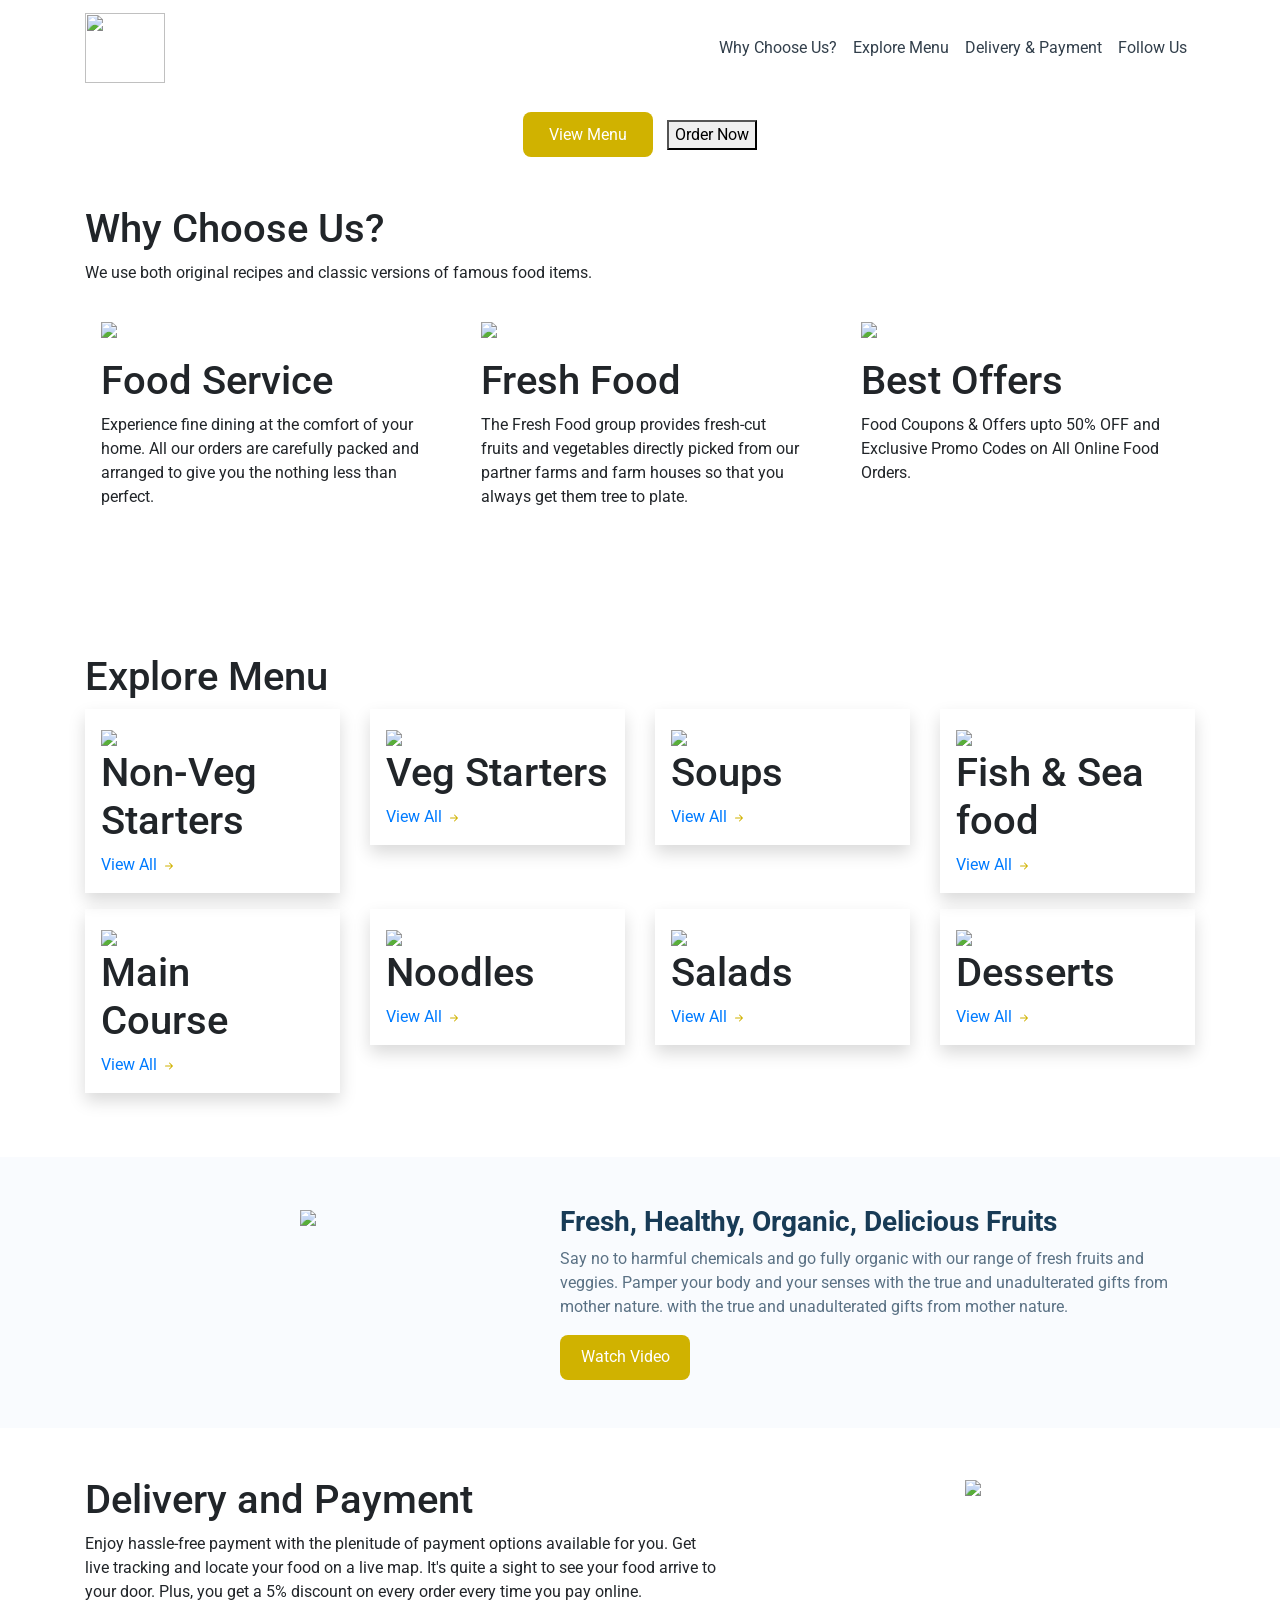
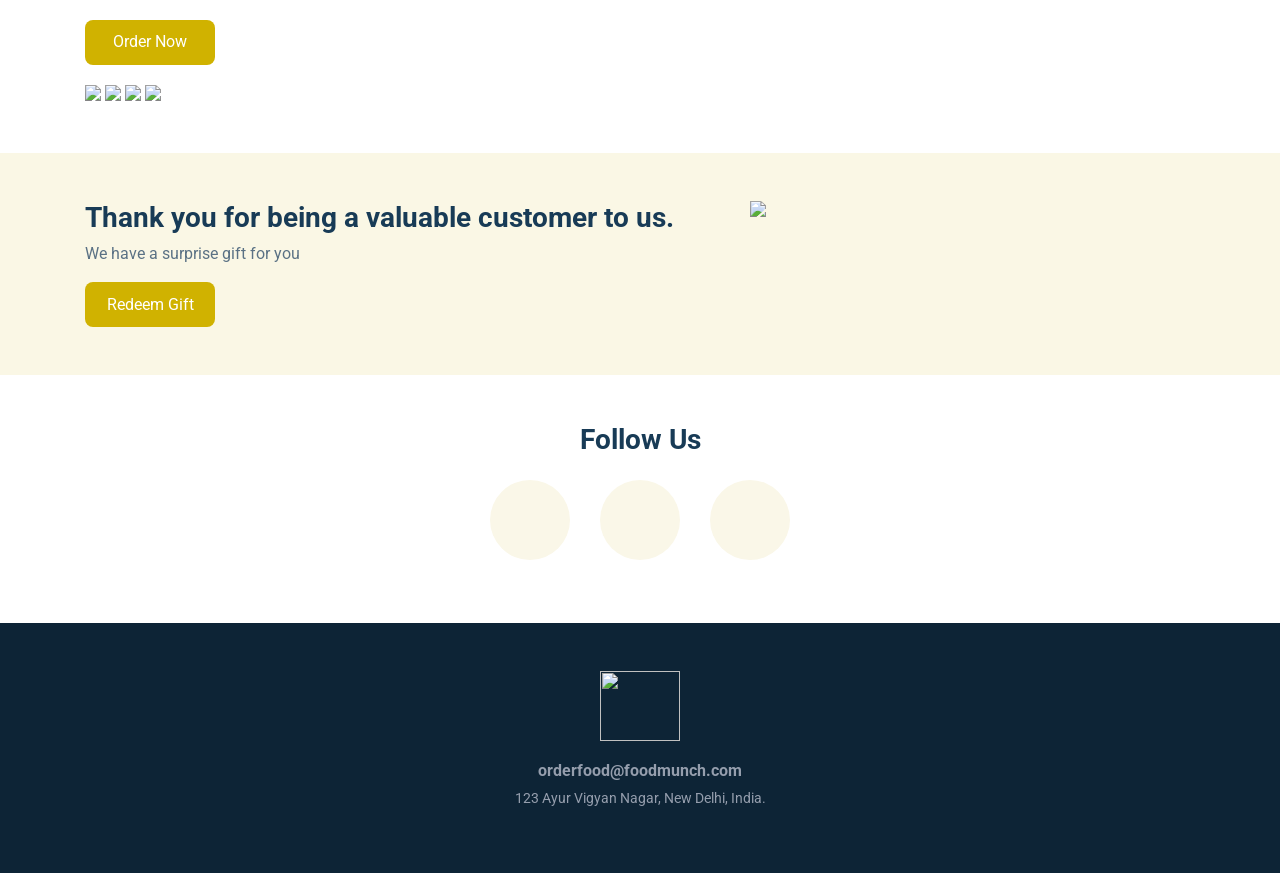
==== index.html @ fcaa3728 "Initial project upload" ====
<!DOCTYPE html>
<html>
  <head>
    <link rel="stylesheet" href="https://stackpath.bootstrapcdn.com/bootstrap/4.5.2/css/bootstrap.min.css" integrity="sha384-JcKb8q3iqJ61gNV9KGb8thSsNjpSL0n8PARn9HuZOnIxN0hoP+VmmDGMN5t9UJ0Z" crossorigin="anonymous"/>
    <script src="https://code.jquery.com/jquery-3.5.1.slim.min.js" integrity="sha384-DfXdz2htPH0lsSSs5nCTpuj/zy4C+OGpamoFVy38MVBnE+IbbVYUew+OrCXaRkfj" crossorigin="anonymous"></script>
    <script src="https://cdn.jsdelivr.net/npm/popper.js@1.16.1/dist/umd/popper.min.js" integrity="sha384-9/reFTGAW83EW2RDu2S0VKaIzap3H66lZH81PoYlFhbGU+6BZp6G7niu735Sk7lN" crossorigin="anonymous"></script>
    <script src="https://stackpath.bootstrapcdn.com/bootstrap/4.5.2/js/bootstrap.min.js" integrity="sha384-B4gt1jrGC7Jh4AgTPSdUtOBvfO8shuf57BaghqFfPlYxofvL8/KUEfYiJOMMV+rV" crossorigin="anonymous"></script>
    <script src="https://kit.fontawesome.com/ac42c3b1f7.js" crossorigin="anonymous"></script>
    <link rel="stylesheet"href="Website CSS Files\Navbar Section.css"/>
    <link rel="stylesheet"href="Website CSS Files\Banner Section.css">
    <link rel="stylesheet"href="Website CSS Files\Why Choose Us Section.css"/>
    <link rel="stylesheet"href="Website CSS Files\Explore Menu Section.css"/>
    <link rel="stylesheet"href="Website CSS Files\Healthy And Food Section.css"/>
    <link rel="stylesheet"href="Website CSS Files\Delivery And Payment Section.css"/>
    <link rel="stylesheet"href="Website CSS Files\Thanking Customers Section.css"/>
    <link rel="stylesheet"href="Website CSS Files\Follow Us And Footer Section.css"/>
  </head>
  <body>
    <nav class="navbar navbar-expand-lg navbar-light bg-white fixed-top">
      <div class="container">
        <a class="navbar-brand" href="#">
          <img
            src="https://d2clawv67efefq.cloudfront.net/ccbp-responsive-website/food-munch-img.png"
            class="food-munch-logo"
          />
        </a>
        <button class="navbar-toggler" type="button" data-toggle="collapse" data-target="#navbarNavAltMarkup" aria-controls="navbarNavAltMarkup" aria-expanded="false" aria-label="Toggle navigation">
          <span class="navbar-toggler-icon"></span>
        </button>
        <div class="collapse navbar-collapse" id="navbarNavAltMarkup">
          <div class="navbar-nav ml-auto">
            <a class="nav-link active" id="navItem1" href="#wcuSection">
              Why Choose Us?
              <span class="sr-only">(current)</span>
            </a>
            <a class="nav-link" href="#exploreMenuSection" id="navItem2">Explore Menu</a>
            <a class="nav-link" href="#deliveryPaymentSection" id="navItem3">Delivery & Payment</a>
            <a class="nav-link" href="#followUsSection" id="navItem4">Follow Us</a>
          </div>
        </div>
      </div>
    </nav>
    <div class="banner-section-bg-container d-flex justify-content-center flex-column">
      <div class="text-center">
        <h1 class="banner-heading mb-3">Get Delicious Food Anytime</h1>
        <p class="banner-caption mb-4">Eat Smart & Healthy</p>
        <button class="custom-button"onclick="window.location.href='http://127.0.0.1:5500/View%20Menu.html'">View Menu</button>
        <button class="custom-outline-button" onclick="window.location.href='http://127.0.0.1:5500/Orders.html'">Order Now</button>
      </div>
    </div>
    <div class="wcu-section pt-5 pb-5" id="wcuSection">
      <div class="container">
        <div class="row">
          <div class="col-12">
            <h1 class="wcu-section-heading">Why Choose Us?</h1>
            <p class="wcu-section-description">
              We use both original recipes and classic versions of famous food
              items.
            </p>
          </div>
          <div class="col-12 col-md-4">
            <div class="wcu-card p-3 mb-3">
              <img
                src="https://d2clawv67efefq.cloudfront.net/ccbp-responsive-website/food-serve.png"
                class="wcu-card-image"
              />
              <h1 class="wcu-card-title mt-3">Food Service</h1>
              <p class="wcu-card-description">
                Experience fine dining at the comfort of your home. All our
                orders are carefully packed and arranged to give you the nothing
                less than perfect.
              </p>
            </div>
          </div>
          <div class="col-12 col-md-4">
            <div class="wcu-card p-3 mb-3">
              <img
                src="https://d2clawv67efefq.cloudfront.net/ccbp-responsive-website/fruits-img.png"
                class="wcu-card-image"
              />
              <h1 class="wcu-card-title mt-3">Fresh Food</h1>
              <p class="wcu-card-description">
                The Fresh Food group provides fresh-cut fruits and vegetables
                directly picked from our partner farms and farm houses so that
                you always get them tree to plate.
              </p>
            </div>
          </div>
          <div class="col-12 col-md-4">
            <div class="wcu-card p-3 mb-3">
              <img
                src="https://d2clawv67efefq.cloudfront.net/ccbp-responsive-website/offers-img.png"
                class="wcu-card-image"
              />
              <h1 class="wcu-card-title mt-3">Best Offers</h1>
              <p class="wcu-card-description">
                Food Coupons & Offers upto
                <span class="offers">50% OFF</span>
                and Exclusive Promo Codes on All Online Food Orders.
              </p>
            </div>
          </div>
        </div>
      </div>
    </div>
    <div class="explore-menu-section pt-5 pb-5" id="exploreMenuSection">
      <div class="container">
        <div class="row">
          <div class="col-12">
            <h1 class="menu-section-heading">Explore Menu</h1>
          </div>
          <div class="col-12 col-md-6 col-lg-3">
            <div class="shadow menu-item-card p-3 mb-3">
              <img
                src="https://d2clawv67efefq.cloudfront.net/ccbp-responsive-website/em-ginger-fried-img.png"
                class="menu-item-image w-100"
              />
              <h1 class="menu-card-title">Non-Veg Starters</h1>
              <a href="" class="menu-item-link">
                View All
                <svg width="16px" height="16px" viewBox="0 0 16 16" class="bi bi-arrow-right-short" fill="#d0b200" xmlns="http://www.w3.org/2000/svg">
                  <path
                    fill-rule="evenodd"
                    d="M4 8a.5.5 0 0 1 .5-.5h5.793L8.146 5.354a.5.5 0 1 1 .708-.708l3 3a.5.5 0 0 1 0 .708l-3 3a.5.5 0 0 1-.708-.708L10.293 8.5H4.5A.5.5 0 0 1 4 8z"
                  />
                </svg>
              </a>
            </div>
          </div>
          <div class="col-12 col-md-6 col-lg-3">
            <div class="shadow menu-item-card p-3 mb-3">
              <img
                src="https://d2clawv67efefq.cloudfront.net/ccbp-responsive-website/em-veg-starters-img.png"
                class="menu-item-image w-100"
              />
              <h1 class="menu-card-title">Veg Starters</h1>
              <a href="" class="menu-item-link">
                View All
                <svg width="16px" height="16px" viewBox="0 0 16 16" class="bi bi-arrow-right" fill="#d0b200" xmlns="http://www.w3.org/2000/svg">
                  <path
                    fill-rule="evenodd"
                    d="M4 8a.5.5 0 0 1 .5-.5h5.793L8.146 5.354a.5.5 0 1 1 .708-.708l3 3a.5.5 0 0 1 0 .708l-3 3a.5.5 0 0 1-.708-.708L10.293 8.5H4.5A.5.5 0 0 1 4 8z"
                  />
                </svg>
              </a>
            </div>
          </div>
          <div class="col-12 col-md-6 col-lg-3">
            <div class="menu-item-card shadow p-3 mb-3">
              <img
                src="https://d2clawv67efefq.cloudfront.net/ccbp-responsive-website/em-soup-img.png"
                class="menu-item-image w-100"
              />
              <h1 class="menu-card-title">Soups</h1>
              <a href="" class="menu-item-link">
                View All
                <svg width="16px" height="16px" viewBox="0 0 16 16" class="bi bi-arrow-right" fill="#d0b200" xmlns="http://www.w3.org/2000/svg">
                  <path
                    fill-rule="evenodd"
                    d="M4 8a.5.5 0 0 1 .5-.5h5.793L8.146 5.354a.5.5 0 1 1 .708-.708l3 3a.5.5 0 0 1 0 .708l-3 3a.5.5 0 0 1-.708-.708L10.293 8.5H4.5A.5.5 0 0 1 4 8z"
                  />
                </svg>
              </a>
            </div>
          </div>
          <div class="col-12 col-md-6 col-lg-3">
            <div class="menu-item-card shadow p-3 mb-3">
              <img
                src="https://d2clawv67efefq.cloudfront.net/ccbp-responsive-website/em-grilled-seafood-img.png"
                class="menu-item-image w-100"
              />
              <h1 class="menu-card-title">Fish & Sea food</h1>
              <a href="" class="menu-item-link">
                View All
                <svg width="16px" height="16px" viewBox="0 0 16 16" class="bi bi-arrow-right" fill="#d0b200" xmlns="http://www.w3.org/2000/svg">
                  <path
                    fill-rule="evenodd"
                    d="M4 8a.5.5 0 0 1 .5-.5h5.793L8.146 5.354a.5.5 0 1 1 .708-.708l3 3a.5.5 0 0 1 0 .708l-3 3a.5.5 0 0 1-.708-.708L10.293 8.5H4.5A.5.5 0 0 1 4 8z"
                  />
                </svg>
              </a>
            </div>
          </div>
          <div class="col-12 col-md-6 col-lg-3">
            <div class="menu-item-card shadow p-3 mb-3">
              <img
                src="https://d2clawv67efefq.cloudfront.net/ccbp-responsive-website/em-hyderabadi-biryani-img.png"
                class="menu-item-image w-100"
              />
              <h1 class="menu-card-title">Main Course</h1>
              <a href="" class="menu-item-link">
                View All
                <svg width="16px" height="16px" viewBox="0 0 16 16" class="bi bi-arrow-right" fill="#d0b200" xmlns="http://www.w3.org/2000/svg">
                  <path
                    fill-rule="evenodd"
                    d="M4 8a.5.5 0 0 1 .5-.5h5.793L8.146 5.354a.5.5 0 1 1 .708-.708l3 3a.5.5 0 0 1 0 .708l-3 3a.5.5 0 0 1-.708-.708L10.293 8.5H4.5A.5.5 0 0 1 4 8z"
                  />
                </svg>
              </a>
            </div>
          </div>
          <div class="col-12 col-md-6 col-lg-3">
            <div class="menu-item-card shadow p-3 mb-3">
              <img
                src="https://d2clawv67efefq.cloudfront.net/ccbp-responsive-website/em-mushroom-noodles-img.png"
                class="menu-item-image w-100"
              />
              <h1 class="menu-card-title">Noodles</h1>
              <a href="" class="menu-item-link">
                View All
                <svg width="16px" height="16px" viewBox="0 0 16 16" class="bi bi-arrow-right" fill="#d0b200" xmlns="http://www.w3.org/2000/svg">
                  <path
                    fill-rule="evenodd"
                    d="M4 8a.5.5 0 0 1 .5-.5h5.793L8.146 5.354a.5.5 0 1 1 .708-.708l3 3a.5.5 0 0 1 0 .708l-3 3a.5.5 0 0 1-.708-.708L10.293 8.5H4.5A.5.5 0 0 1 4 8z"
                  />
                </svg>
              </a>
            </div>
          </div>
          <div class="col-12 col-md-6 col-lg-3">
            <div class="menu-item-card shadow p-3 mb-3">
              <img
                src="https://d2clawv67efefq.cloudfront.net/ccbp-responsive-website/em-gluten-img.png"
                class="menu-item-image w-100"
              />
              <h1 class="menu-card-title">Salads</h1>
              <a href="" class="menu-item-link">
                View All
                <svg width="16px" height="16px" viewBox="0 0 16 16" class="bi bi-arrow-right" fill="#d0b200" xmlns="http://www.w3.org/2000/svg">
                  <path
                    fill-rule="evenodd"
                    d="M4 8a.5.5 0 0 1 .5-.5h5.793L8.146 5.354a.5.5 0 1 1 .708-.708l3 3a.5.5 0 0 1 0 .708l-3 3a.5.5 0 0 1-.708-.708L10.293 8.5H4.5A.5.5 0 0 1 4 8z"
                  />
                </svg>
              </a>
            </div>
          </div>
          <div class="col-12 col-md-6 col-lg-3">
            <div class="menu-item-card shadow p-3 mb-3">
              <img
                src="https://d2clawv67efefq.cloudfront.net/ccbp-responsive-website/em-coffee-bourbon-img.png"
                class="menu-item-image w-100"
              />
              <h1 class="menu-card-title">Desserts</h1>
              <a href="" class="menu-item-link">
                View All
                <svg width="16px" height="16px" viewBox="0 0 16 16" class="bi bi-arrow-right" fill="#d0b200" xmlns="http://www.w3.org/2000/svg">
                  <path
                    fill-rule="evenodd"
                    d="M4 8a.5.5 0 0 1 .5-.5h5.793L8.146 5.354a.5.5 0 1 1 .708-.708l3 3a.5.5 0 0 1 0 .708l-3 3a.5.5 0 0 1-.708-.708L10.293 8.5H4.5A.5.5 0 0 1 4 8z"
                  />
                </svg>
              </a>
            </div>
          </div>
        </div>
      </div>
    </div>
    <div class="healthy-food-section pt-5 pb-5">
      <div class="container">
        <div class="row">
          <div class="col-12 col-md-5">
            <div class="text-center">
              <img
                src="https://d2clawv67efefq.cloudfront.net/ccbp-responsive-website/healthy-food-plate-img.png"
                class="healthy-food-section-img"
              />
            </div>
          </div>
          <div class="col-12 col-md-7">
            <h1 class="healthy-food-section-heading">
              Fresh, Healthy, Organic, Delicious Fruits
            </h1>
            <p class="healthy-food-section-description">
              Say no to harmful chemicals and go fully organic with our range of
              fresh fruits and veggies. Pamper your body and your senses with
              the true and unadulterated gifts from mother nature. with the true
              and unadulterated gifts from mother nature.
            </p>
            <button class="custom-button" onclick="window.location.href='http://127.0.0.1:5500/Watch%20Vedio.html'">Watch Video</button>
          </div>
        </div>
      </div>
    </div>
    <div class="delivery-and-payment-section pt-5 pb-5" id="deliveryPaymentSection">
      <div class="container">
        <div class="row">
          <div class="col-12 col-md-5 order-1 order-md-2">
            <div class="text-center">
              <img
                src="https://d2clawv67efefq.cloudfront.net/ccbp-responsive-website/delivery-payment-section-img.png"
                class="delivery-and-payment-section-img"
              />
            </div>
          </div>
          <div class="col-12 col-md-7 order-2 order-md-1">
            <h1 class="delivery-and-payment-section-heading">
              Delivery and Payment
            </h1>
            <p class="delivery-and-payment-section-description">
              Enjoy hassle-free payment with the plenitude of payment options
              available for you. Get live tracking and locate your food on a
              live map. It's quite a sight to see your food arrive to your door.
              Plus, you get a 5% discount on every order every time you pay
              online.
            </p>
            <button class="custom-button" onclick="window.location.href='http://127.0.0.1:5500/Payment.html'">Order Now</button>
            <div class="mt-3">
              <img
                src="https://d2clawv67efefq.cloudfront.net/ccbp-responsive-website/visa-card-img.png"
                class="payment-card-img"
              />
              <img
                src="https://d2clawv67efefq.cloudfront.net/ccbp-responsive-website/master-card-img.png"
                class="payment-card-img"
              />
              <img
                src="https://d2clawv67efefq.cloudfront.net/ccbp-responsive-website/paypal-card-img.png"
                class="payment-card-img"
              />
              <img
                src="https://d2clawv67efefq.cloudfront.net/ccbp-responsive-website/american-express-img.png"
                class="payment-card-img"
              />
            </div>
          </div>
        </div>
      </div>
    </div>
    <div class="thanking-customers-section pt-5 pb-5">
      <div class="container">
        <div class="row">
          <div class="col-12 col-md-7 d-flex flex-column justify-content-center">
            <h1 class="thanking-customers-section-heading">
              Thank you for being a valuable customer to us.
            </h1>
            <p class="thanking-customers-section-description">
              We have a surprise gift for you
            </p>
            <div class="d-md-none">
              <img
                src="https://d2clawv67efefq.cloudfront.net/ccbp-responsive-website/thanking-customers-section-img.png"
                class="thanking-customers-section-img"
              />
            </div>
            <div>
              <button type="button" class="custom-button" data-toggle="modal" data-target="#exampleModal">
                Redeem Gift
              </button>
              <div class="modal fade" id="exampleModal" tabindex="-1" aria-labelledby="exampleModalLabel" aria-hidden="true">
                <div class="modal-dialog mt-5">
                  <div class="modal-content">
                    <div class="modal-header">
                      <h5 class="modal-title thanking-customers-section-modal-title" id="exampleModalLabel">
                        Gift Voucher
                      </h5>
                      <button type="button" class="close" data-dismiss="modal" aria-label="Close">
                        <span aria-hidden="true">&times;</span>
                      </button>
                    </div>
                    <div class="modal-body">
                      <img
                        src="https://d2clawv67efefq.cloudfront.net/ccbp-responsive-website/gift-voucher-img.png"
                        class="w-100"
                      />
                    </div>
                    <div class="modal-footer">
                      <button type="button" class="btn btn-secondary" data-dismiss="modal">
                        Close
                      </button>
                    </div>
                  </div>
                </div>
              </div>
            </div>
          </div>
          <div class="col-12 col-md-5 d-none d-md-block">
            <img
              src="https://d2clawv67efefq.cloudfront.net/ccbp-responsive-website/thanking-customers-section-img.png"
              class="thanking-customers-section-img"
            />
          </div>
        </div>
      </div>
    </div>
    <div class="follow-us-section pt-5 pb-5" id="followUsSection">
      <div class="container">
        <div class="row">
          <div class="col-12">
            <h1 class="follow-us-section-heading">Follow Us</h1>
          </div>
          <div class="col-12">
            <div class="d-flex flex-row justify-content-center">
              <div class="follow-us-icon-container">
                <i class="fab fa-twitter icon"></i>
              </div>
              <div class="follow-us-icon-container">
                <i class="fab fa-instagram icon"></i>
              </div>
              <div class="follow-us-icon-container">
                <i class="fab fa-facebook icon"></i>
              </div>
            </div>
          </div>
        </div>
      </div>
    </div>
    <div class="footer-section pt-5 pb-5">
      <div class="container">
        <div class="row">
          <div class="col-12 text-center">
            <img
              src="https://d2clawv67efefq.cloudfront.net/ccbp-responsive-website/food-munch-logo-light.png"
              class="food-munch-logo"
            />
            <h1 class="footer-section-mail-id">orderfood@foodmunch.com</h1>
            <p class="footer-section-address">
              123 Ayur Vigyan Nagar, New Delhi, India.
            </p>
          </div>
        </div>
      </div>
    </div>
  </body>
</html>
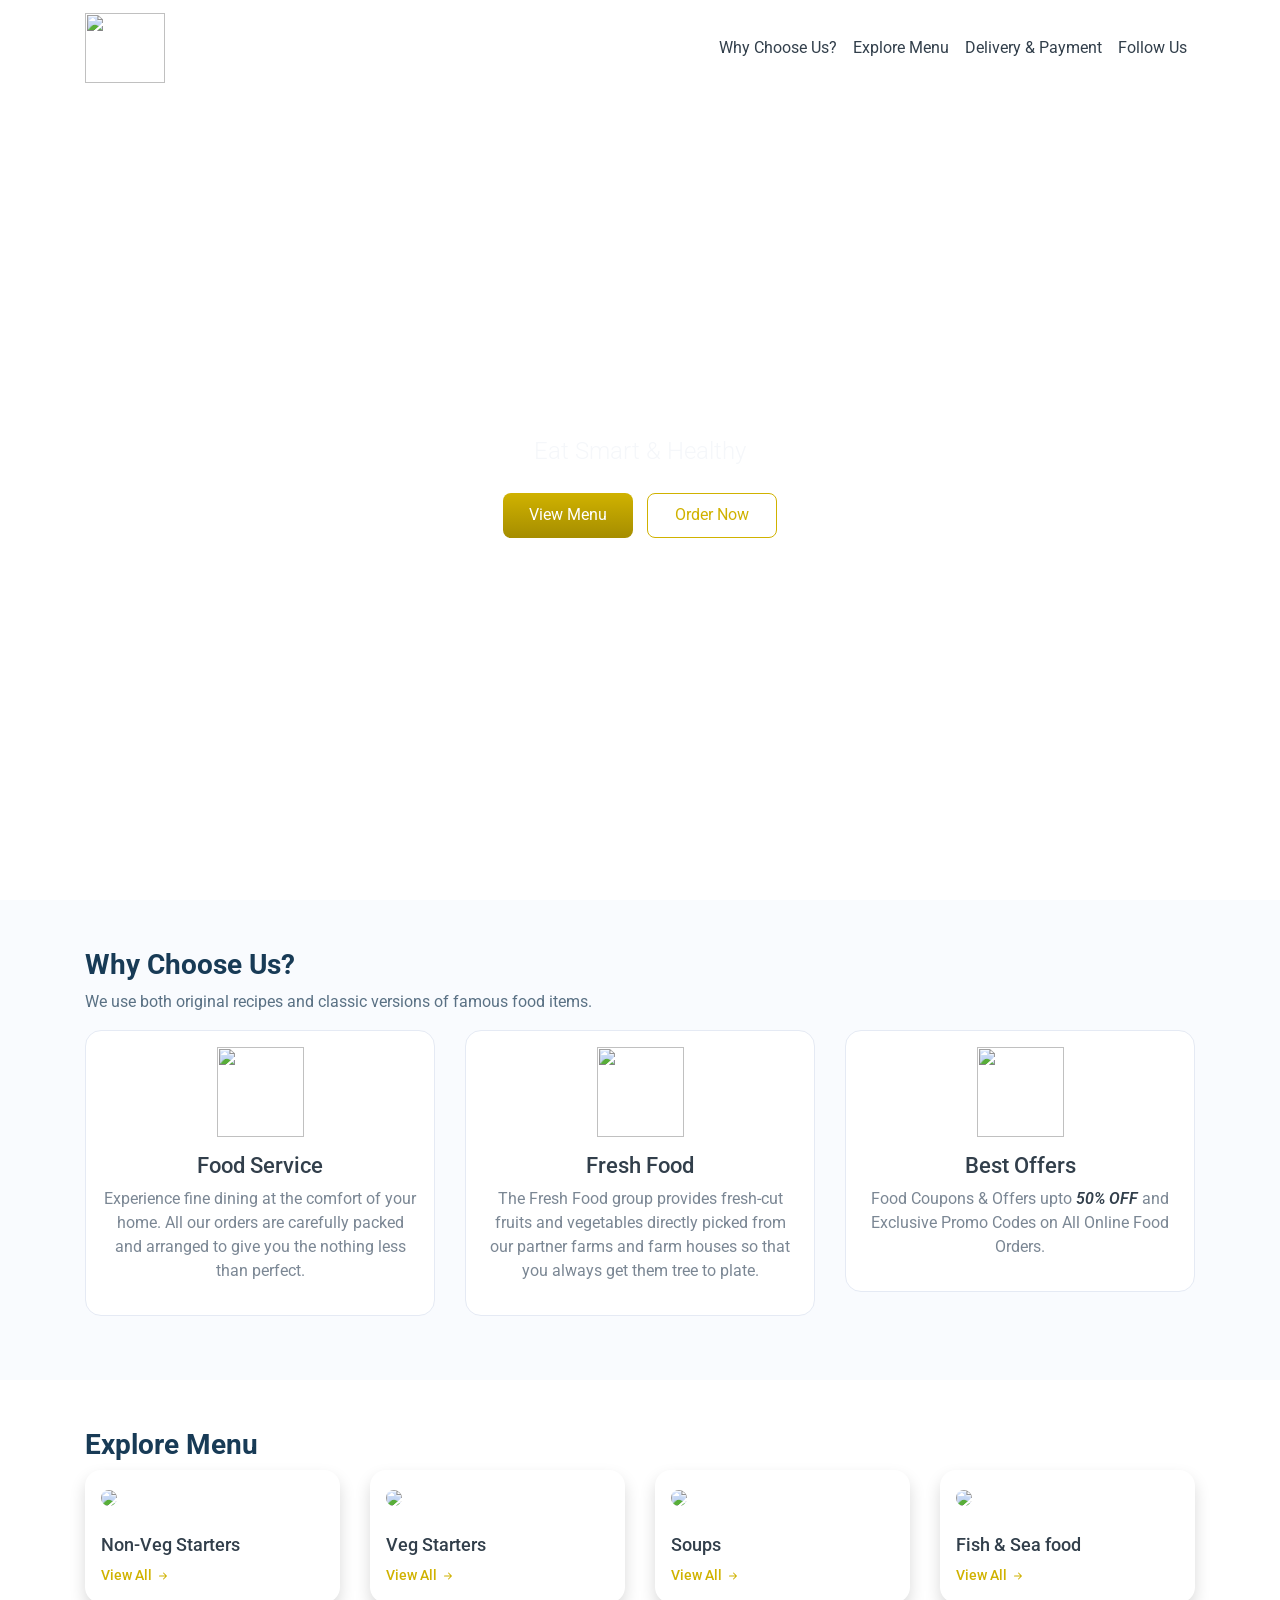
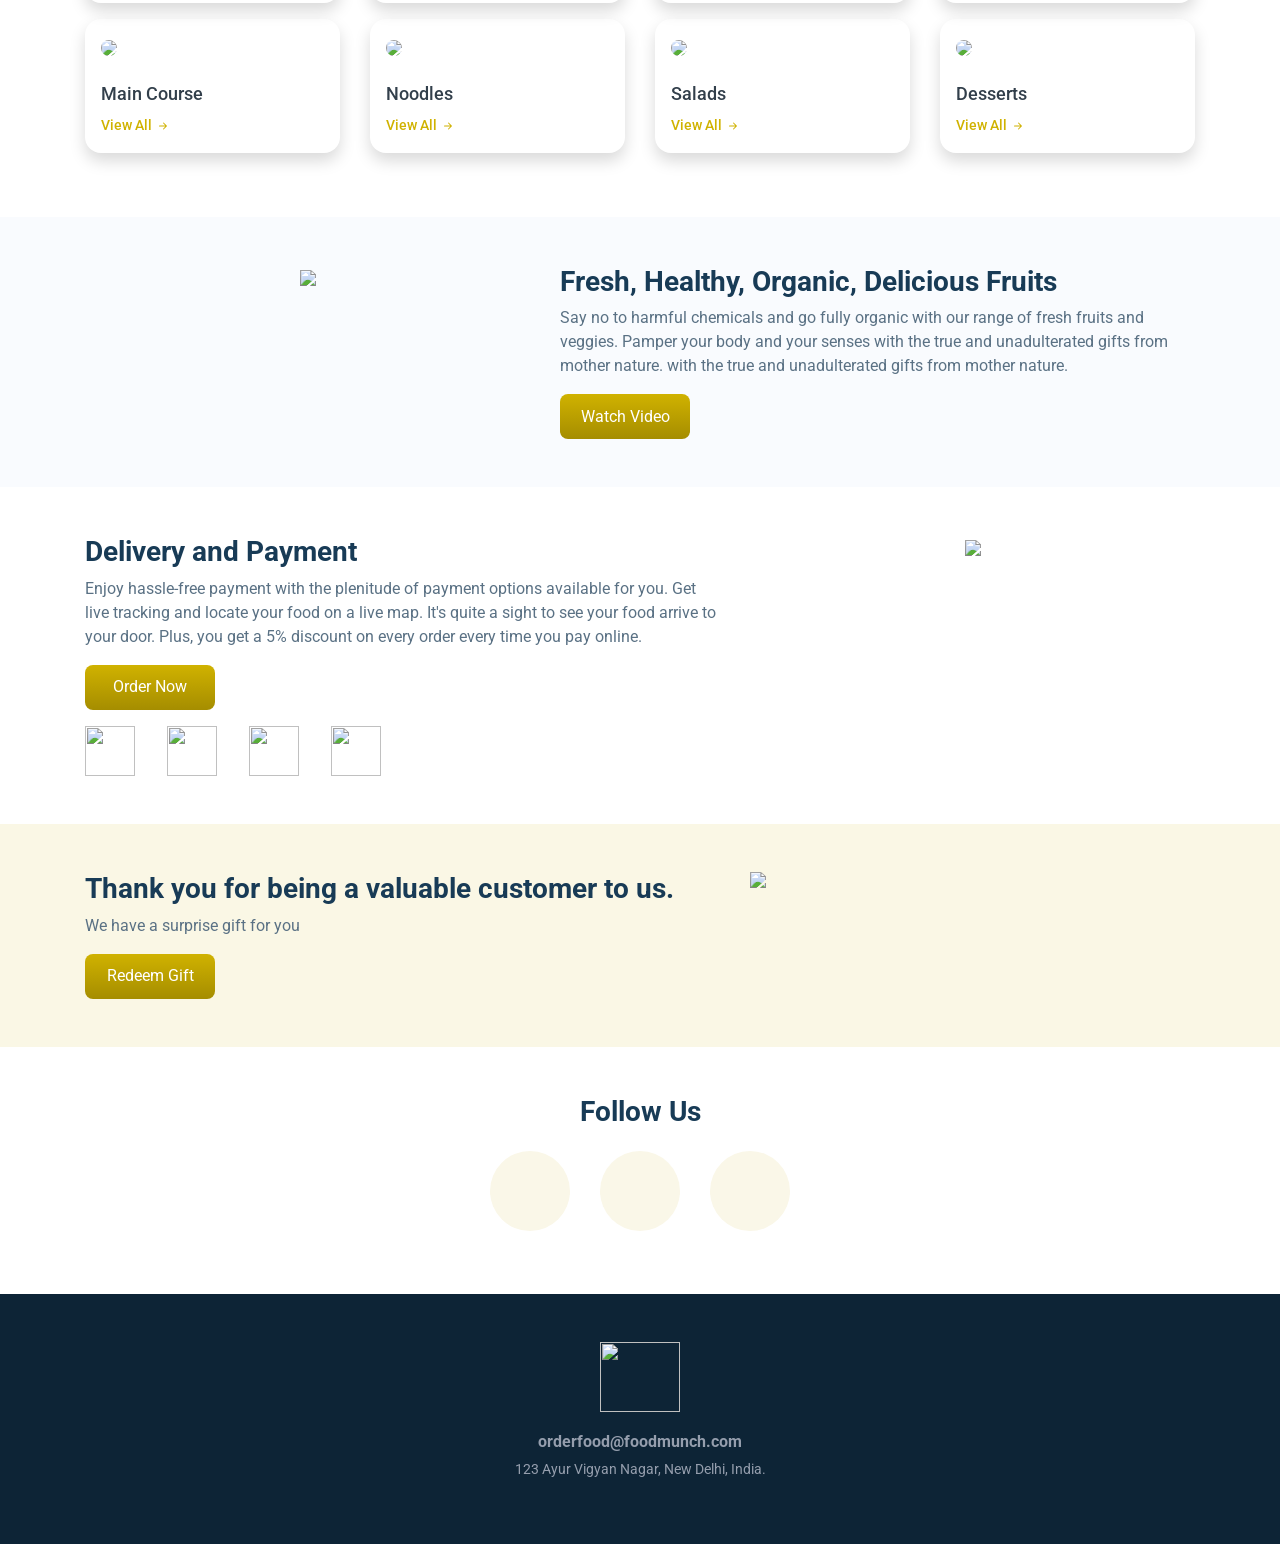
==== commit 2601c664: "Fix CSS file path case sensitivity for Vercel Linux compatibility - banner section now loads" ====
--- a/index.html
+++ b/index.html
@@ -6,14 +6,14 @@
     <script src="https://cdn.jsdelivr.net/npm/popper.js@1.16.1/dist/umd/popper.min.js" integrity="sha384-9/reFTGAW83EW2RDu2S0VKaIzap3H66lZH81PoYlFhbGU+6BZp6G7niu735Sk7lN" crossorigin="anonymous"></script>
     <script src="https://stackpath.bootstrapcdn.com/bootstrap/4.5.2/js/bootstrap.min.js" integrity="sha384-B4gt1jrGC7Jh4AgTPSdUtOBvfO8shuf57BaghqFfPlYxofvL8/KUEfYiJOMMV+rV" crossorigin="anonymous"></script>
     <script src="https://kit.fontawesome.com/ac42c3b1f7.js" crossorigin="anonymous"></script>
-    <link rel="stylesheet"href="Website CSS Files\Navbar Section.css"/>
-    <link rel="stylesheet"href="Website CSS Files\Banner Section.css">
-    <link rel="stylesheet"href="Website CSS Files\Why Choose Us Section.css"/>
-    <link rel="stylesheet"href="Website CSS Files\Explore Menu Section.css"/>
-    <link rel="stylesheet"href="Website CSS Files\Healthy And Food Section.css"/>
-    <link rel="stylesheet"href="Website CSS Files\Delivery And Payment Section.css"/>
-    <link rel="stylesheet"href="Website CSS Files\Thanking Customers Section.css"/>
-    <link rel="stylesheet"href="Website CSS Files\Follow Us And Footer Section.css"/>
+    <link rel="stylesheet"href="Website CSS Files/Navbar Section.css"/>
+    <link rel="stylesheet"href="Website CSS Files/Banner section.css">
+    <link rel="stylesheet"href="Website CSS Files/Why choose Us Section.css"/>
+    <link rel="stylesheet"href="Website CSS Files/Explore Menu section.css"/>
+    <link rel="stylesheet"href="Website CSS Files/Healthy And Food Section.css"/>
+    <link rel="stylesheet"href="Website CSS Files/Delivery And Payment section.css"/>
+    <link rel="stylesheet"href="Website CSS Files/Thanking Customers Section.css"/>
+    <link rel="stylesheet"href="Website CSS Files/Follow Us And Footer Section.css"/>
   </head>
   <body>
     <nav class="navbar navbar-expand-lg navbar-light bg-white fixed-top">
@@ -44,8 +44,8 @@
       <div class="text-center">
         <h1 class="banner-heading mb-3">Get Delicious Food Anytime</h1>
         <p class="banner-caption mb-4">Eat Smart & Healthy</p>
-        <button class="custom-button"onclick="window.location.href='http://127.0.0.1:5500/View%20Menu.html'">View Menu</button>
-        <button class="custom-outline-button" onclick="window.location.href='http://127.0.0.1:5500/Orders.html'">Order Now</button>
+        <button class="custom-button"onclick="window.location.href='View Menu.html'">View Menu</button>
+        <button class="custom-outline-button" onclick="window.location.href='Orders.html'">Order Now</button>
       </div>
     </div>
     <div class="wcu-section pt-5 pb-5" id="wcuSection">
@@ -277,7 +277,7 @@
               the true and unadulterated gifts from mother nature. with the true
               and unadulterated gifts from mother nature.
             </p>
-            <button class="custom-button" onclick="window.location.href='http://127.0.0.1:5500/Watch%20Vedio.html'">Watch Video</button>
+            <button class="custom-button" onclick="window.location.href='Watch Vedio.html'">Watch Video</button>
           </div>
         </div>
       </div>
@@ -304,7 +304,7 @@
               Plus, you get a 5% discount on every order every time you pay
               online.
             </p>
-            <button class="custom-button" onclick="window.location.href='http://127.0.0.1:5500/Payment.html'">Order Now</button>
+            <button class="custom-button" onclick="window.location.href='Payment.html'">Order Now</button>
             <div class="mt-3">
               <img
                 src="https://d2clawv67efefq.cloudfront.net/ccbp-responsive-website/visa-card-img.png"
--- a/Website CSS Files/Navbar Section.css
+++ b/Website CSS Files/Navbar Section.css
@@ -0,0 +1,22 @@
+@import url("https://fonts.googleapis.com/css2?family=Bree+Serif&family=Caveat:wght@400;700&family=Lobster&family=Monoton&family=Open+Sans:ital,wght@0,400;0,700;1,400;1,700&family=Playfair+Display+SC:ital,wght@0,400;0,700;1,700&family=Playfair+Display:ital,wght@0,400;0,700;1,700&family=Roboto:ital,wght@0,400;0,700;1,400;1,700&family=Source+Sans+Pro:ital,wght@0,400;0,700;1,700&family=Work+Sans:ital,wght@0,400;0,700;1,700&display=swap");
+
+.food-munch-logo {
+  width: 80px;
+  height: 70px;
+}
+#navItem1 {
+  color: #323f4b;
+  font-family: "Roboto";
+}
+#navItem2 {
+  color: #323f4b;
+  font-family: "Roboto";
+}
+#navItem3 {
+  color: #323f4b;
+  font-family: "Roboto";
+}
+#navItem4 {
+  color: #323f4b;
+  font-family: "Roboto";
+}
--- a/Website CSS Files/Banner section.css
+++ b/Website CSS Files/Banner section.css
@@ -0,0 +1,38 @@
+@import url("https://fonts.googleapis.com/css2?family=Bree+Serif&family=Caveat:wght@400;700&family=Lobster&family=Monoton&family=Open+Sans:ital,wght@0,400;0,700;1,400;1,700&family=Playfair+Display+SC:ital,wght@0,400;0,700;1,700&family=Playfair+Display:ital,wght@0,400;0,700;1,700&family=Roboto:ital,wght@0,400;0,700;1,400;1,700&family=Source+Sans+Pro:ital,wght@0,400;0,700;1,700&family=Work+Sans:ital,wght@0,400;0,700;1,700&display=swap");
+
+.banner-section-bg-container {
+  background-image: url("https://d2clawv67efefq.cloudfront.net/ccbp-responsive-website/foodmunch-banner-bg.png");
+  height: 100vh;
+  background-size: cover;
+}
+.banner-heading {
+  color: white;
+  font-family: "Roboto";
+  font-size: 45px;
+  font-weight: 300;
+}
+.banner-caption {
+  color: #f5f7fa;
+  font-family: "Roboto";
+  font-size: 24px;
+  font-weight: 300;
+}
+.custom-button {
+  color: white;
+  background-image: linear-gradient(#d0b200, #a58d00);
+  width: 130px;
+  height: 45px;
+  border-width: 0;
+  border-radius: 8px;
+  margin-right: 10px;
+}
+.custom-outline-button {
+  color: #d0b200;
+  background-color: transparent;
+  width: 130px;
+  height: 45px;
+  border-style: solid;
+  border-width: 1px;
+  border-color: #d0b200;
+  border-radius: 8px;
+}
--- a/Website CSS Files/Why choose Us Section.css
+++ b/Website CSS Files/Why choose Us Section.css
@@ -0,0 +1,44 @@
+@import url('https://fonts.googleapis.com/css2?family=Bree+Serif&family=Caveat:wght@400;700&family=Lobster&family=Monoton&family=Open+Sans:ital,wght@0,400;0,700;1,400;1,700&family=Playfair+Display+SC:ital,wght@0,400;0,700;1,700&family=Playfair+Display:ital,wght@0,400;0,700;1,700&family=Roboto:ital,wght@0,400;0,700;1,400;1,700&family=Source+Sans+Pro:ital,wght@0,400;0,700;1,700&family=Work+Sans:ital,wght@0,400;0,700;1,700&display=swap');
+
+.wcu-section {
+  background-color: #f9fbfe;
+}
+.wcu-section-heading {
+  color: #183b56;
+  font-family: "Roboto";
+  font-size: 28px;
+  font-weight: 700;
+}
+.wcu-section-description {
+  color: #5a7184;
+  font-family: "Roboto";
+  font-size: 16px;
+}
+.wcu-card {
+  text-align: center;
+  background-color: white;
+  border-style: solid;
+  border-width: 1px;
+  border-color: #e5eaf4;
+  border-radius: 16px;
+}
+.wcu-card-image {
+  width: 87px;
+  height: 90px;
+}
+.wcu-card-title {
+  color: #323f4b;
+  font-family: "Roboto";
+  font-size: 22px;
+  font-weight: 500;
+}
+.wcu-card-description {
+  color: #7b8794;
+  font-family: "Roboto";
+  font-size: 16px;
+}
+.offers {
+  color: #323f4b;
+  font-style: italic;
+  font-weight: 600;
+}
--- a/Website CSS Files/Explore Menu section.css
+++ b/Website CSS Files/Explore Menu section.css
@@ -0,0 +1,30 @@
+@import url('https://fonts.googleapis.com/css2?family=Bree+Serif&family=Caveat:wght@400;700&family=Lobster&family=Monoton&family=Open+Sans:ital,wght@0,400;0,700;1,400;1,700&family=Playfair+Display+SC:ital,wght@0,400;0,700;1,700&family=Playfair+Display:ital,wght@0,400;0,700;1,700&family=Roboto:ital,wght@0,400;0,700;1,400;1,700&family=Source+Sans+Pro:ital,wght@0,400;0,700;1,700&family=Work+Sans:ital,wght@0,400;0,700;1,700&display=swap');
+
+.explore-menu-section {
+  background-color: white;
+}
+.menu-section-heading {
+  color: #183b56;
+  font-family: "Roboto";
+  font-size: 28px;
+  font-weight: 700;
+}
+.menu-item-image {
+  border-radius: 16px;
+}
+.menu-card-title {
+  color: #323f4b;
+  font-family: "Roboto";
+  font-size: 18px;
+  font-weight: 500;
+  margin-top: 24px;
+}
+.menu-item-link {
+  color: #d0b200;
+  font-family: "Roboto";
+  font-size: 14px;
+  font-weight: 500;
+}
+.menu-item-card {
+  border-radius: 16px;
+}
--- a/Website CSS Files/Healthy And Food Section.css
+++ b/Website CSS Files/Healthy And Food Section.css
@@ -0,0 +1,28 @@
+@import url("https://fonts.googleapis.com/css2?family=Bree+Serif&family=Caveat:wght@400;700&family=Lobster&family=Monoton&family=Open+Sans:ital,wght@0,400;0,700;1,400;1,700&family=Playfair+Display+SC:ital,wght@0,400;0,700;1,700&family=Playfair+Display:ital,wght@0,400;0,700;1,700&family=Roboto:ital,wght@0,400;0,700;1,400;1,700&family=Source+Sans+Pro:ital,wght@0,400;0,700;1,700&family=Work+Sans:ital,wght@0,400;0,700;1,700&display=swap");
+
+.healthy-food-section {
+  background-color: #f9fbfe;
+}
+.healthy-food-section-img {
+  width: 270px;
+}
+.healthy-food-section-heading {
+  color: #183b56;
+  font-family: "Roboto";
+  font-size: 28px;
+  font-weight: 700;
+}
+.healthy-food-section-description {
+  color: #5a7184;
+  font-family: "Roboto";
+  font-size: 16px;
+}
+.custom-button {
+  color: white;
+  background-color: #d0b200;
+  width: 130px;
+  height: 45px;
+  border-width: 0;
+  border-radius: 8px;
+  margin-right: 10px;
+}
--- a/Website CSS Files/Delivery And Payment section.css
+++ b/Website CSS Files/Delivery And Payment section.css
@@ -0,0 +1,33 @@
+@import url("https://fonts.googleapis.com/css2?family=Bree+Serif&family=Caveat:wght@400;700&family=Lobster&family=Monoton&family=Open+Sans:ital,wght@0,400;0,700;1,400;1,700&family=Playfair+Display+SC:ital,wght@0,400;0,700;1,700&family=Playfair+Display:ital,wght@0,400;0,700;1,700&family=Roboto:ital,wght@0,400;0,700;1,400;1,700&family=Source+Sans+Pro:ital,wght@0,400;0,700;1,700&family=Work+Sans:ital,wght@0,400;0,700;1,700&display=swap");
+
+.delivery-and-payment-section {
+  background-color: white;
+}
+.delivery-and-payment-section-img {
+  width: 270px;
+}
+.delivery-and-payment-section-heading {
+  color: #183b56;
+  font-family: "Roboto";
+  font-size: 28px;
+  font-weight: 700;
+}
+.delivery-and-payment-section-description {
+  color: #5a7184;
+  font-family: "Roboto";
+  font-size: 16px;
+}
+.payment-card-img {
+  width: 50px;
+  height: 50px;
+  margin-right: 28px;
+}
+.custom-button {
+  color: white;
+  background-color: #d0b200;
+  width: 130px;
+  height: 45px;
+  border-width: 0;
+  border-radius: 8px;
+  margin-right: 10px;
+}
--- a/Website CSS Files/Thanking Customers Section.css
+++ b/Website CSS Files/Thanking Customers Section.css
@@ -0,0 +1,29 @@
+@import url("https://fonts.googleapis.com/css2?family=Bree+Serif&family=Caveat:wght@400;700&family=Lobster&family=Monoton&family=Open+Sans:ital,wght@0,400;0,700;1,400;1,700&family=Playfair+Display+SC:ital,wght@0,400;0,700;1,700&family=Playfair+Display:ital,wght@0,400;0,700;1,700&family=Roboto:ital,wght@0,400;0,700;1,400;1,700&family=Source+Sans+Pro:ital,wght@0,400;0,700;1,700&family=Work+Sans:ital,wght@0,400;0,700;1,700&display=swap");
+
+.thanking-customers-section {
+  background-color: #d0b2001a;
+}
+.thanking-customers-section-heading {
+  color: #183b56;
+  font-family: "Roboto";
+  font-size: 28px;
+  font-weight: 700;
+}
+.thanking-customers-section-description {
+  color: #5a7184;
+  font-family: "Roboto";
+  font-size: 16px;
+}
+.thanking-customers-section-img {
+  width: 270px;
+  margin-bottom: 20px;
+}
+.custom-button {
+  color: white;
+  background-color: #d0b200;
+  width: 130px;
+  height: 45px;
+  border-width: 0;
+  border-radius: 8px;
+  margin-right: 10px;
+}
--- a/Website CSS Files/Follow Us And Footer Section.css
+++ b/Website CSS Files/Follow Us And Footer Section.css
@@ -0,0 +1,43 @@
+@import url("https://fonts.googleapis.com/css2?family=Bree+Serif&family=Caveat:wght@400;700&family=Lobster&family=Monoton&family=Open+Sans:ital,wght@0,400;0,700;1,400;1,700&family=Playfair+Display+SC:ital,wght@0,400;0,700;1,700&family=Playfair+Display:ital,wght@0,400;0,700;1,700&family=Roboto:ital,wght@0,400;0,700;1,400;1,700&family=Source+Sans+Pro:ital,wght@0,400;0,700;1,700&family=Work+Sans:ital,wght@0,400;0,700;1,700&display=swap");
+
+.follow-us-section {
+  background-color: white;
+}
+.follow-us-section-heading {
+  text-align: center;
+  color: #183b56;
+  font-family: "Roboto";
+  font-size: 28px;
+  font-weight: 700;
+}
+.follow-us-icon-container {
+  background-color: #faf7e8;
+  width: 80px;
+  height: 80px;
+  border-radius: 40px;
+  margin: 15px;
+  padding-top: 22px;
+  padding-bottom: 14px;
+  padding-right: 16px;
+  padding-left: 22px;
+}
+.icon {
+  color: #d0b200;
+  font-size: 35px;
+}
+
+.footer-section {
+  background-color: #0d2436;
+}
+.footer-section-mail-id {
+  color: #959ead;
+  font-family: "Roboto";
+  font-weight: bold;
+  font-size: 16px;
+  margin-top: 20px;
+}
+.footer-section-address {
+  color: #959ead;
+  font-family: "Roboto";
+  font-size: 14px;
+}
